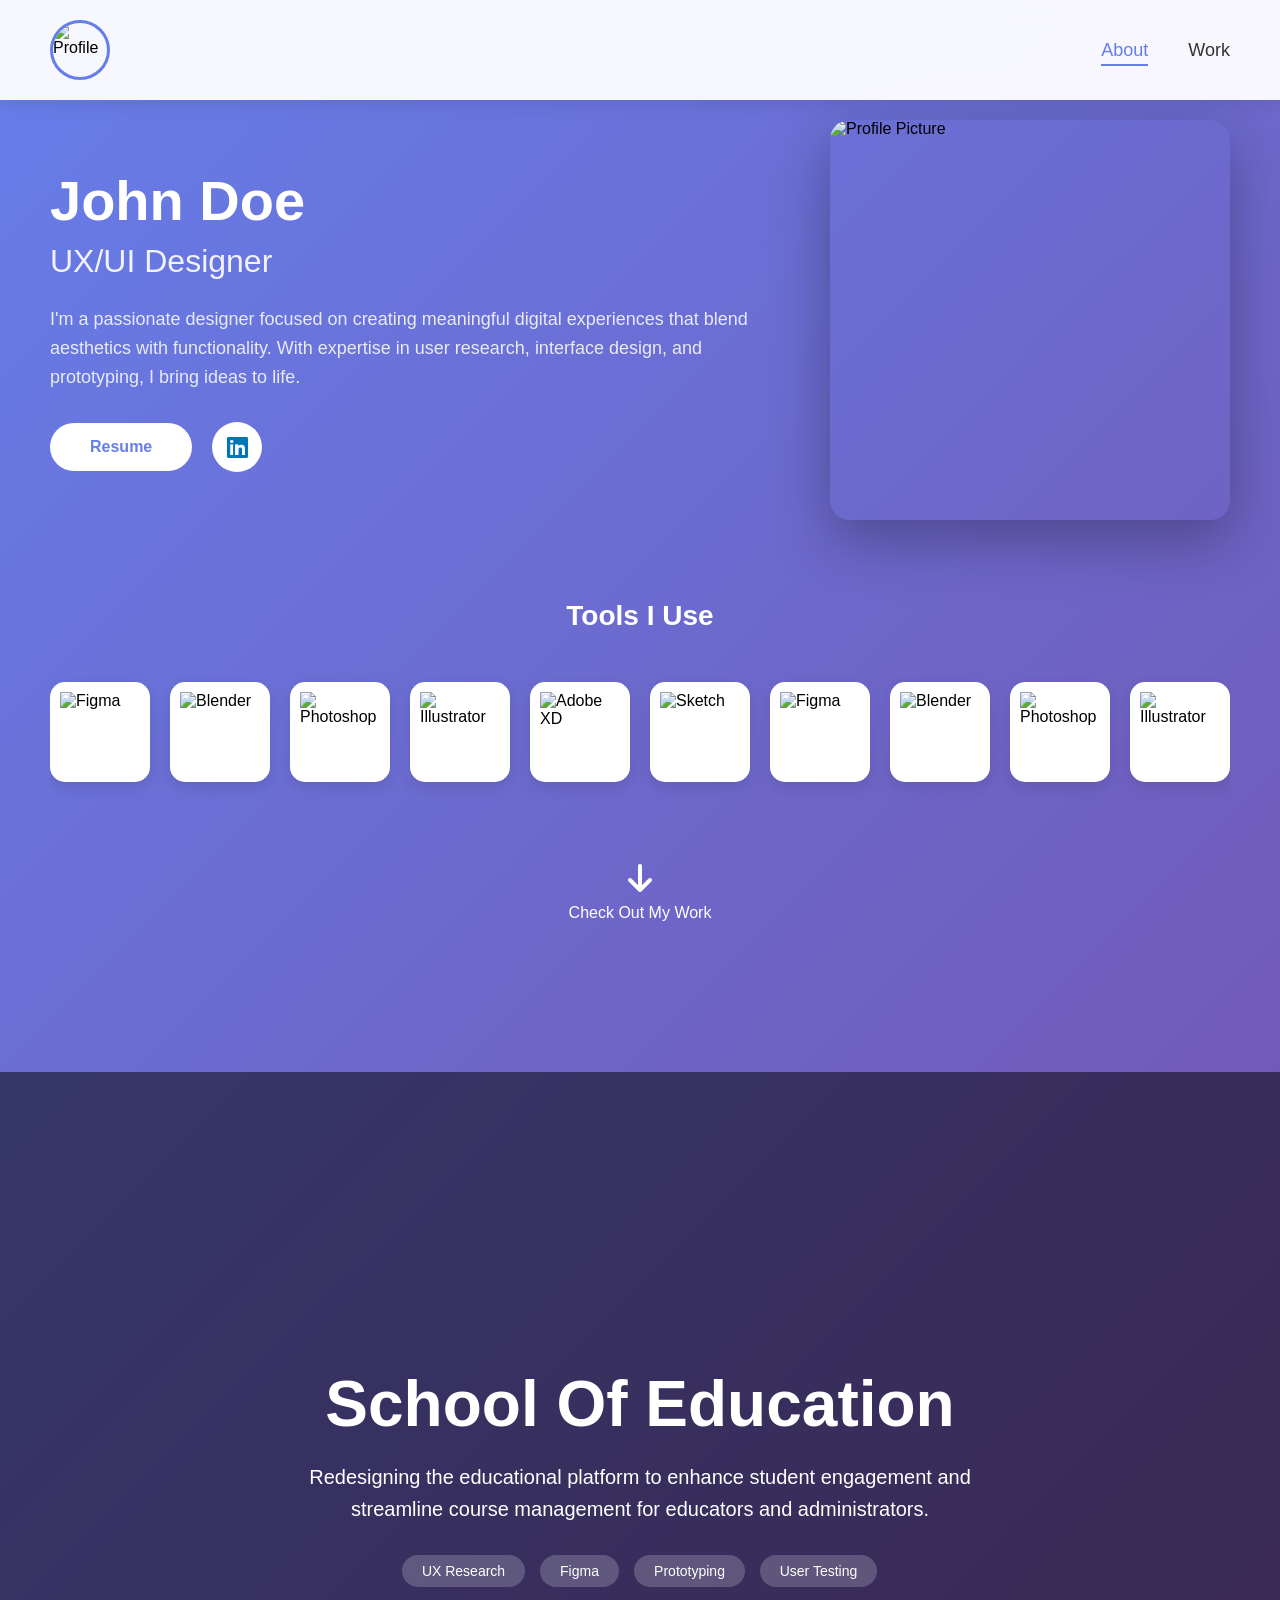
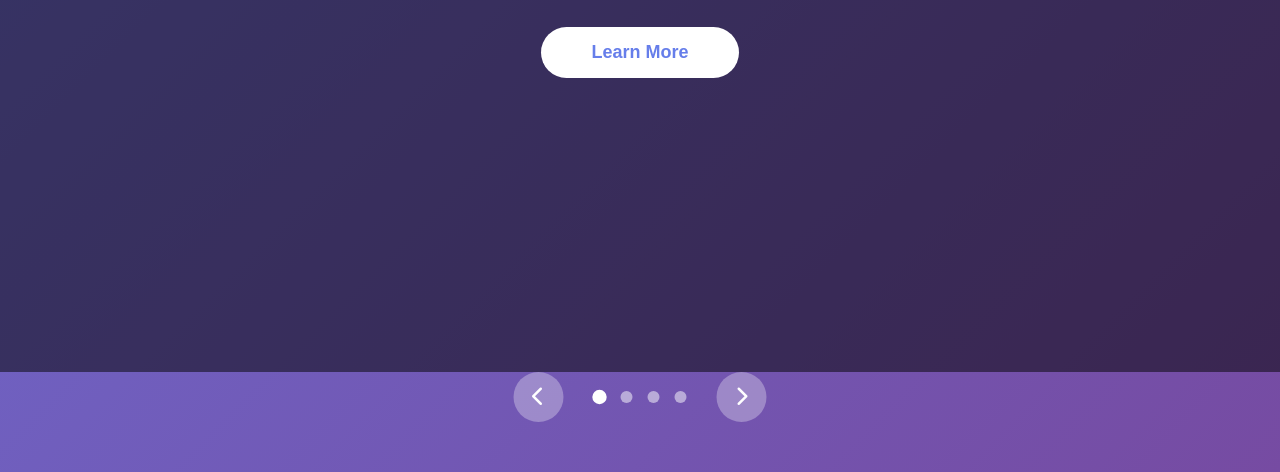
==== index.html @ c78f398d "first commit" ====
<!DOCTYPE html>
<html lang="en">
<head>
    <meta charset="UTF-8">
    <meta name="viewport" content="width=device-width, initial-scale=1.0">
    <title>Portfolio - UX/UI Designer</title>
    <link rel="stylesheet" href="css/style.css">
    <link rel="stylesheet" href="https://cdnjs.cloudflare.com/ajax/libs/font-awesome/6.4.0/css/all.min.css">
</head>
<body>
    <!-- Desktop Navigation -->
    <nav class="desktop-nav">
        <div class="nav-logo">
            <div class="logo-circle">
                <img src="https://via.placeholder.com/60" alt="Profile" id="nav-profile-img">
            </div>
        </div>
        <div class="nav-links">
            <a href="#about" class="nav-link active">About</a>
            <a href="#work" class="nav-link">Work</a>
        </div>
    </nav>

    <!-- Mobile Navigation -->
    <nav class="mobile-nav">
        <a href="#about" class="mobile-nav-link active">
            <i class="fas fa-user"></i>
            <span>About</span>
        </a>
        <a href="#work" class="mobile-nav-link">
            <i class="fas fa-briefcase"></i>
            <span>Work</span>
        </a>
    </nav>

    <!-- Main Content -->
    <main>
        <!-- About Section -->
        <section id="about" class="about-section">
            <div class="about-container">
                <div class="about-content">
                    <h1 class="name">John Doe</h1>
                    <h2 class="job-title">UX/UI Designer</h2>
                    <p class="description">
                        I'm a passionate designer focused on creating meaningful digital experiences 
                        that blend aesthetics with functionality. With expertise in user research, 
                        interface design, and prototyping, I bring ideas to life.
                    </p>
                    <div class="action-buttons">
                        <button class="resume-btn">Resume</button>
                        <a href="https://www.linkedin.com" target="_blank" class="linkedin-icon">
                            <i class="fab fa-linkedin"></i>
                        </a>
                    </div>
                </div>
                <div class="profile-image">
                    <img src="https://via.placeholder.com/400" alt="Profile Picture">
                </div>
            </div>
            
            <!-- Tools Section -->
            <div class="tools-section">
                <h3>Tools I Use</h3>
                <div class="tools-container" id="toolsContainer">
                    <div class="tool-item" draggable="true">
                        <img src="https://via.placeholder.com/80?text=Figma" alt="Figma">
                    </div>
                    <div class="tool-item" draggable="true">
                        <img src="https://via.placeholder.com/80?text=Blender" alt="Blender">
                    </div>
                    <div class="tool-item" draggable="true">
                        <img src="https://via.placeholder.com/80?text=Photoshop" alt="Photoshop">
                    </div>
                    <div class="tool-item" draggable="true">
                        <img src="https://via.placeholder.com/80?text=Illustrator" alt="Illustrator">
                    </div>
                    <div class="tool-item" draggable="true">
                        <img src="https://via.placeholder.com/80?text=XD" alt="Adobe XD">
                    </div>
                    <div class="tool-item" draggable="true">
                        <img src="https://via.placeholder.com/80?text=Sketch" alt="Sketch">
                    </div>
                </div>
            </div>

            <!-- Scroll Down Indicator -->
            <div class="scroll-indicator">
                <i class="fas fa-arrow-down"></i>
                <span>Check Out My Work</span>
            </div>
        </section>

        <!-- Work Section -->
        <section id="work" class="work-section">
            <div class="work-carousel">
                <!-- Project 1: School Of Education -->
                <div class="project-slide active" data-project="school-education">
                    <div class="project-background" style="background-image: url('https://via.placeholder.com/1920x1080?text=School+Of+Education');">
                        <div class="project-overlay"></div>
                    </div>
                    <div class="project-content">
                        <h2 class="project-title">School Of Education</h2>
                        <p class="project-description">
                            Redesigning the educational platform to enhance student engagement and streamline 
                            course management for educators and administrators.
                        </p>
                        <div class="project-tags">
                            <span class="tag">UX Research</span>
                            <span class="tag">Figma</span>
                            <span class="tag">Prototyping</span>
                            <span class="tag">User Testing</span>
                        </div>
                        <button class="learn-more-btn" onclick="navigateToProject('school-education')">Learn More</button>
                    </div>
                </div>

                <!-- Project 2: National Parks -->
                <div class="project-slide" data-project="national-parks">
                    <div class="project-background" style="background-image: url('https://via.placeholder.com/1920x1080?text=National+Parks');">
                        <div class="project-overlay"></div>
                    </div>
                    <div class="project-content">
                        <h2 class="project-title">National Parks</h2>
                        <p class="project-description">
                            Creating an immersive digital experience for park visitors to explore trails, 
                            wildlife, and plan their adventures with interactive maps.
                        </p>
                        <div class="project-tags">
                            <span class="tag">UI Design</span>
                            <span class="tag">Mobile First</span>
                            <span class="tag">Maps Integration</span>
                            <span class="tag">Accessibility</span>
                        </div>
                        <button class="learn-more-btn" onclick="navigateToProject('national-parks')">Learn More</button>
                    </div>
                </div>

                <!-- Project 3: UVU SCULPT -->
                <div class="project-slide" data-project="uvu-sculpt">
                    <div class="project-background" style="background-image: url('https://via.placeholder.com/1920x1080?text=UVU+SCULPT');">
                        <div class="project-overlay"></div>
                    </div>
                    <div class="project-content">
                        <h2 class="project-title">UVU SCULPT</h2>
                        <p class="project-description">
                            Developing a collaborative platform for students to showcase their 3D modeling 
                            work and connect with industry professionals.
                        </p>
                        <div class="project-tags">
                            <span class="tag">Web Design</span>
                            <span class="tag">3D Integration</span>
                            <span class="tag">Portfolio</span>
                            <span class="tag">Community</span>
                        </div>
                        <button class="learn-more-btn" onclick="navigateToProject('uvu-sculpt')">Learn More</button>
                    </div>
                </div>

                <!-- Project 4: Timpanogos Cave -->
                <div class="project-slide" data-project="timpanogos-cave">
                    <div class="project-background" style="background-image: url('https://via.placeholder.com/1920x1080?text=Timpanogos+Cave');">
                        <div class="project-overlay"></div>
                    </div>
                    <div class="project-content">
                        <h2 class="project-title">Timpanogos Cave</h2>
                        <p class="project-description">
                            Designing an educational app that brings the cave experience to life through 
                            AR features and interactive geological information.
                        </p>
                        <div class="project-tags">
                            <span class="tag">AR Design</span>
                            <span class="tag">Education</span>
                            <span class="tag">Mobile App</span>
                            <span class="tag">Interactive</span>
                        </div>
                        <button class="learn-more-btn" onclick="navigateToProject('timpanogos-cave')">Learn More</button>
                    </div>
                </div>
            </div>

            <!-- Carousel Controls -->
            <div class="carousel-controls">
                <button class="carousel-arrow prev" onclick="changeSlide(-1)">
                    <i class="fas fa-chevron-left"></i>
                </button>
                <div class="carousel-dots">
                    <span class="dot active" onclick="goToSlide(0)"></span>
                    <span class="dot" onclick="goToSlide(1)"></span>
                    <span class="dot" onclick="goToSlide(2)"></span>
                    <span class="dot" onclick="goToSlide(3)"></span>
                </div>
                <button class="carousel-arrow next" onclick="changeSlide(1)">
                    <i class="fas fa-chevron-right"></i>
                </button>
            </div>
        </section>
    </main>

    <!-- Project Detail Pages (Hidden by default) -->
    <div id="projectDetails" class="project-details hidden">
        <button class="back-btn" onclick="backToWork()">
            <i class="fas fa-arrow-left"></i> Back to Work
        </button>
        <div id="projectContent"></div>
    </div>

    <script src="js/script.js"></script>
</body>
</html>
---- css/style.css ----
* {
    margin: 0;
    padding: 0;
    box-sizing: border-box;
}

body {
    font-family: 'Segoe UI', Tahoma, Geneva, Verdana, sans-serif;
    overflow-x: hidden;
    background: linear-gradient(135deg, #667eea 0%, #764ba2 100%);
}

/* Desktop Navigation */
.desktop-nav {
    position: fixed;
    top: 0;
    left: 0;
    right: 0;
    display: flex;
    justify-content: space-between;
    align-items: center;
    padding: 20px 50px;
    background: rgba(255, 255, 255, 0.95);
    backdrop-filter: blur(10px);
    z-index: 1000;
    box-shadow: 0 2px 20px rgba(0, 0, 0, 0.1);
}

.nav-logo .logo-circle {
    width: 60px;
    height: 60px;
    border-radius: 50%;
    overflow: hidden;
    border: 3px solid #667eea;
}

.nav-logo .logo-circle img {
    width: 100%;
    height: 100%;
    object-fit: cover;
}

.nav-links {
    display: flex;
    gap: 40px;
}

.nav-link {
    text-decoration: none;
    color: #333;
    font-size: 18px;
    font-weight: 500;
    position: relative;
    transition: color 0.3s;
}

.nav-link:hover,
.nav-link.active {
    color: #667eea;
}

.nav-link::after {
    content: '';
    position: absolute;
    bottom: -5px;
    left: 0;
    width: 0;
    height: 2px;
    background: #667eea;
    transition: width 0.3s;
}

.nav-link.active::after {
    width: 100%;
}

/* Mobile Navigation */
.mobile-nav {
    display: none;
    position: fixed;
    bottom: 0;
    left: 0;
    right: 0;
    background: rgba(255, 255, 255, 0.95);
    backdrop-filter: blur(10px);
    padding: 15px 0;
    justify-content: center;
    gap: 60px;
    z-index: 1000;
    box-shadow: 0 -2px 20px rgba(0, 0, 0, 0.1);
}

.mobile-nav-link {
    display: flex;
    flex-direction: column;
    align-items: center;
    text-decoration: none;
    color: #666;
    transition: color 0.3s;
}

.mobile-nav-link i {
    font-size: 24px;
    margin-bottom: 5px;
}

.mobile-nav-link span {
    font-size: 12px;
    font-weight: 500;
}

.mobile-nav-link.active,
.mobile-nav-link:hover {
    color: #667eea;
}

/* About Section */
.about-section {
    min-height: 100vh;
    padding: 120px 50px 50px;
    position: relative;
}

.about-container {
    display: flex;
    align-items: center;
    justify-content: space-between;
    max-width: 1200px;
    margin: 0 auto;
    gap: 60px;
}

.about-content {
    flex: 1;
    color: white;
}

.name {
    font-size: 56px;
    font-weight: 700;
    margin-bottom: 10px;
    color: white;
}

.job-title {
    font-size: 32px;
    font-weight: 400;
    margin-bottom: 25px;
    color: rgba(255, 255, 255, 0.9);
}

.description {
    font-size: 18px;
    line-height: 1.6;
    margin-bottom: 30px;
    color: rgba(255, 255, 255, 0.85);
}

.action-buttons {
    display: flex;
    align-items: center;
    gap: 20px;
}

.resume-btn {
    padding: 15px 40px;
    background: white;
    color: #667eea;
    border: none;
    border-radius: 30px;
    font-size: 16px;
    font-weight: 600;
    cursor: pointer;
    transition: transform 0.3s, box-shadow 0.3s;
}

.resume-btn:hover {
    transform: translateY(-2px);
    box-shadow: 0 10px 30px rgba(0, 0, 0, 0.2);
}

.linkedin-icon {
    display: flex;
    align-items: center;
    justify-content: center;
    width: 50px;
    height: 50px;
    background: white;
    color: #0077b5;
    border-radius: 50%;
    font-size: 24px;
    text-decoration: none;
    transition: transform 0.3s, box-shadow 0.3s;
}

.linkedin-icon:hover {
    transform: translateY(-2px);
    box-shadow: 0 10px 30px rgba(0, 0, 0, 0.2);
}

.profile-image {
    width: 400px;
    height: 400px;
    border-radius: 20px;
    overflow: hidden;
    box-shadow: 0 20px 60px rgba(0, 0, 0, 0.3);
}

.profile-image img {
    width: 100%;
    height: 100%;
    object-fit: cover;
}

/* Tools Section */
.tools-section {
    max-width: 1200px;
    margin: 80px auto 0;
}

.tools-section h3 {
    font-size: 28px;
    color: white;
    margin-bottom: 30px;
    text-align: center;
}

.tools-container {
    display: flex;
    gap: 20px;
    overflow-x: auto;
    padding: 20px 0;
    animation: scroll 20s linear infinite;
}

.tools-container:hover {
    animation-play-state: paused;
}

@keyframes scroll {
    0% {
        transform: translateX(0);
    }
    100% {
        transform: translateX(-50%);
    }
}

.tool-item {
    min-width: 100px;
    height: 100px;
    background: white;
    border-radius: 15px;
    display: flex;
    align-items: center;
    justify-content: center;
    cursor: grab;
    transition: transform 0.3s;
    box-shadow: 0 5px 15px rgba(0, 0, 0, 0.1);
}

.tool-item:active {
    cursor: grabbing;
}

.tool-item:hover {
    transform: scale(1.05);
}

.tool-item img {
    width: 80px;
    height: 80px;
    object-fit: contain;
}

/* Scroll Indicator */
.scroll-indicator {
    display: flex;
    flex-direction: column;
    align-items: center;
    margin-top: 60px;
    color: white;
    cursor: pointer;
    animation: bounce 2s infinite;
}

.scroll-indicator i {
    font-size: 32px;
    margin-bottom: 10px;
}

.scroll-indicator span {
    font-size: 16px;
}

@keyframes bounce {
    0%, 20%, 50%, 80%, 100% {
        transform: translateY(0);
    }
    40% {
        transform: translateY(-10px);
    }
    60% {
        transform: translateY(-5px);
    }
}

/* Work Section */
.work-section {
    min-height: 100vh;
    padding: 100px 0;
    position: relative;
}

.work-carousel {
    position: relative;
    width: 100%;
    height: 100vh;
}

.project-slide {
    position: absolute;
    top: 0;
    left: 0;
    width: 100%;
    height: 100%;
    opacity: 0;
    transition: opacity 1s ease-in-out;
    display: flex;
    align-items: center;
    justify-content: center;
}

.project-slide.active {
    opacity: 1;
}

.project-background {
    position: absolute;
    top: 0;
    left: 0;
    width: 100%;
    height: 100%;
    background-size: cover;
    background-position: center;
}

.project-overlay {
    position: absolute;
    top: 0;
    left: 0;
    width: 100%;
    height: 100%;
    background: rgba(0, 0, 0, 0.5);
}

.project-content {
    position: relative;
    z-index: 10;
    text-align: center;
    color: white;
    max-width: 800px;
    padding: 40px;
}

.project-title {
    font-size: 64px;
    font-weight: 700;
    margin-bottom: 20px;
}

.project-description {
    font-size: 20px;
    line-height: 1.6;
    margin-bottom: 30px;
}

.project-tags {
    display: flex;
    flex-wrap: wrap;
    gap: 15px;
    justify-content: center;
    margin-bottom: 40px;
}

.tag {
    padding: 8px 20px;
    background: rgba(255, 255, 255, 0.2);
    backdrop-filter: blur(10px);
    border-radius: 20px;
    font-size: 14px;
    font-weight: 500;
}

.learn-more-btn {
    padding: 15px 50px;
    background: white;
    color: #667eea;
    border: none;
    border-radius: 30px;
    font-size: 18px;
    font-weight: 600;
    cursor: pointer;
    transition: transform 0.3s, box-shadow 0.3s;
}

.learn-more-btn:hover {
    transform: translateY(-2px);
    box-shadow: 0 10px 30px rgba(255, 255, 255, 0.3);
}

/* Carousel Controls */
.carousel-controls {
    position: absolute;
    bottom: 50px;
    left: 50%;
    transform: translateX(-50%);
    display: flex;
    align-items: center;
    gap: 30px;
    z-index: 100;
}

.carousel-arrow {
    background: rgba(255, 255, 255, 0.3);
    border: none;
    color: white;
    width: 50px;
    height: 50px;
    border-radius: 50%;
    cursor: pointer;
    font-size: 20px;
    transition: background 0.3s;
}

.carousel-arrow:hover {
    background: rgba(255, 255, 255, 0.5);
}

.carousel-dots {
    display: flex;
    gap: 15px;
}

.dot {
    width: 12px;
    height: 12px;
    border-radius: 50%;
    background: rgba(255, 255, 255, 0.5);
    cursor: pointer;
    transition: background 0.3s, transform 0.3s;
}

.dot.active,
.dot:hover {
    background: white;
    transform: scale(1.2);
}

/* Project Details */
.project-details {
    position: fixed;
    top: 0;
    left: 0;
    width: 100%;
    height: 100%;
    background: white;
    z-index: 2000;
    overflow-y: auto;
    padding: 100px 50px;
}

.project-details.hidden {
    display: none;
}

.back-btn {
    position: fixed;
    top: 30px;
    left: 50px;
    background: #667eea;
    color: white;
    border: none;
    padding: 12px 25px;
    border-radius: 25px;
    cursor: pointer;
    font-size: 16px;
    display: flex;
    align-items: center;
    gap: 10px;
    transition: transform 0.3s;
    z-index: 2001;
}

.back-btn:hover {
    transform: translateX(-5px);
}

.project-detail-header {
    text-align: center;
    margin-bottom: 60px;
}

.project-detail-title {
    font-size: 56px;
    color: #333;
    margin-bottom: 40px;
}

.project-detail-hero {
    width: 100%;
    max-height: 500px;
    border-radius: 20px;
    overflow: hidden;
    box-shadow: 0 20px 60px rgba(0, 0, 0, 0.2);
    margin-bottom: 60px;
}

.project-detail-hero img {
    width: 100%;
    height: 100%;
    object-fit: cover;
}

.project-detail-section {
    max-width: 1200px;
    margin: 0 auto 80px;
}

.section-title {
    font-size: 36px;
    color: #667eea;
    margin-bottom: 20px;
}

.section-content {
    display: flex;
    gap: 40px;
    align-items: start;
}

.section-text {
    flex: 1;
    font-size: 18px;
    line-height: 1.8;
    color: #555;
}

.section-image {
    flex: 1;
    border-radius: 15px;
    overflow: hidden;
    box-shadow: 0 10px 30px rgba(0, 0, 0, 0.1);
}

.section-image img {
    width: 100%;
    height: auto;
}

/* Mobile Responsive */
@media (max-width: 768px) {
    .desktop-nav {
        display: none;
    }

    .mobile-nav {
        display: flex;
    }

    .about-section {
        padding: 50px 20px 100px;
    }

    .about-container {
        flex-direction: column-reverse;
        gap: 40px;
    }

    .profile-image {
        width: 280px;
        height: 280px;
    }

    .name {
        font-size: 36px;
    }

    .job-title {
        font-size: 24px;
    }

    .description {
        font-size: 16px;
    }

    .tools-section {
        margin-top: 40px;
    }

    .tool-item {
        min-width: 70px;
        height: 70px;
    }

    .tool-item img {
        width: 50px;
        height: 50px;
    }

    .project-title {
        font-size: 36px;
    }

    .project-description {
        font-size: 16px;
    }

    .project-content {
        padding: 20px;
    }

    .carousel-controls {
        bottom: 30px;
    }

    .project-details {
        padding: 80px 20px;
    }

    .back-btn {
        left: 20px;
        top: 20px;
    }

    .project-detail-title {
        font-size: 32px;
    }

    .section-content {
        flex-direction: column;
    }

    .section-title {
        font-size: 28px;
    }
}
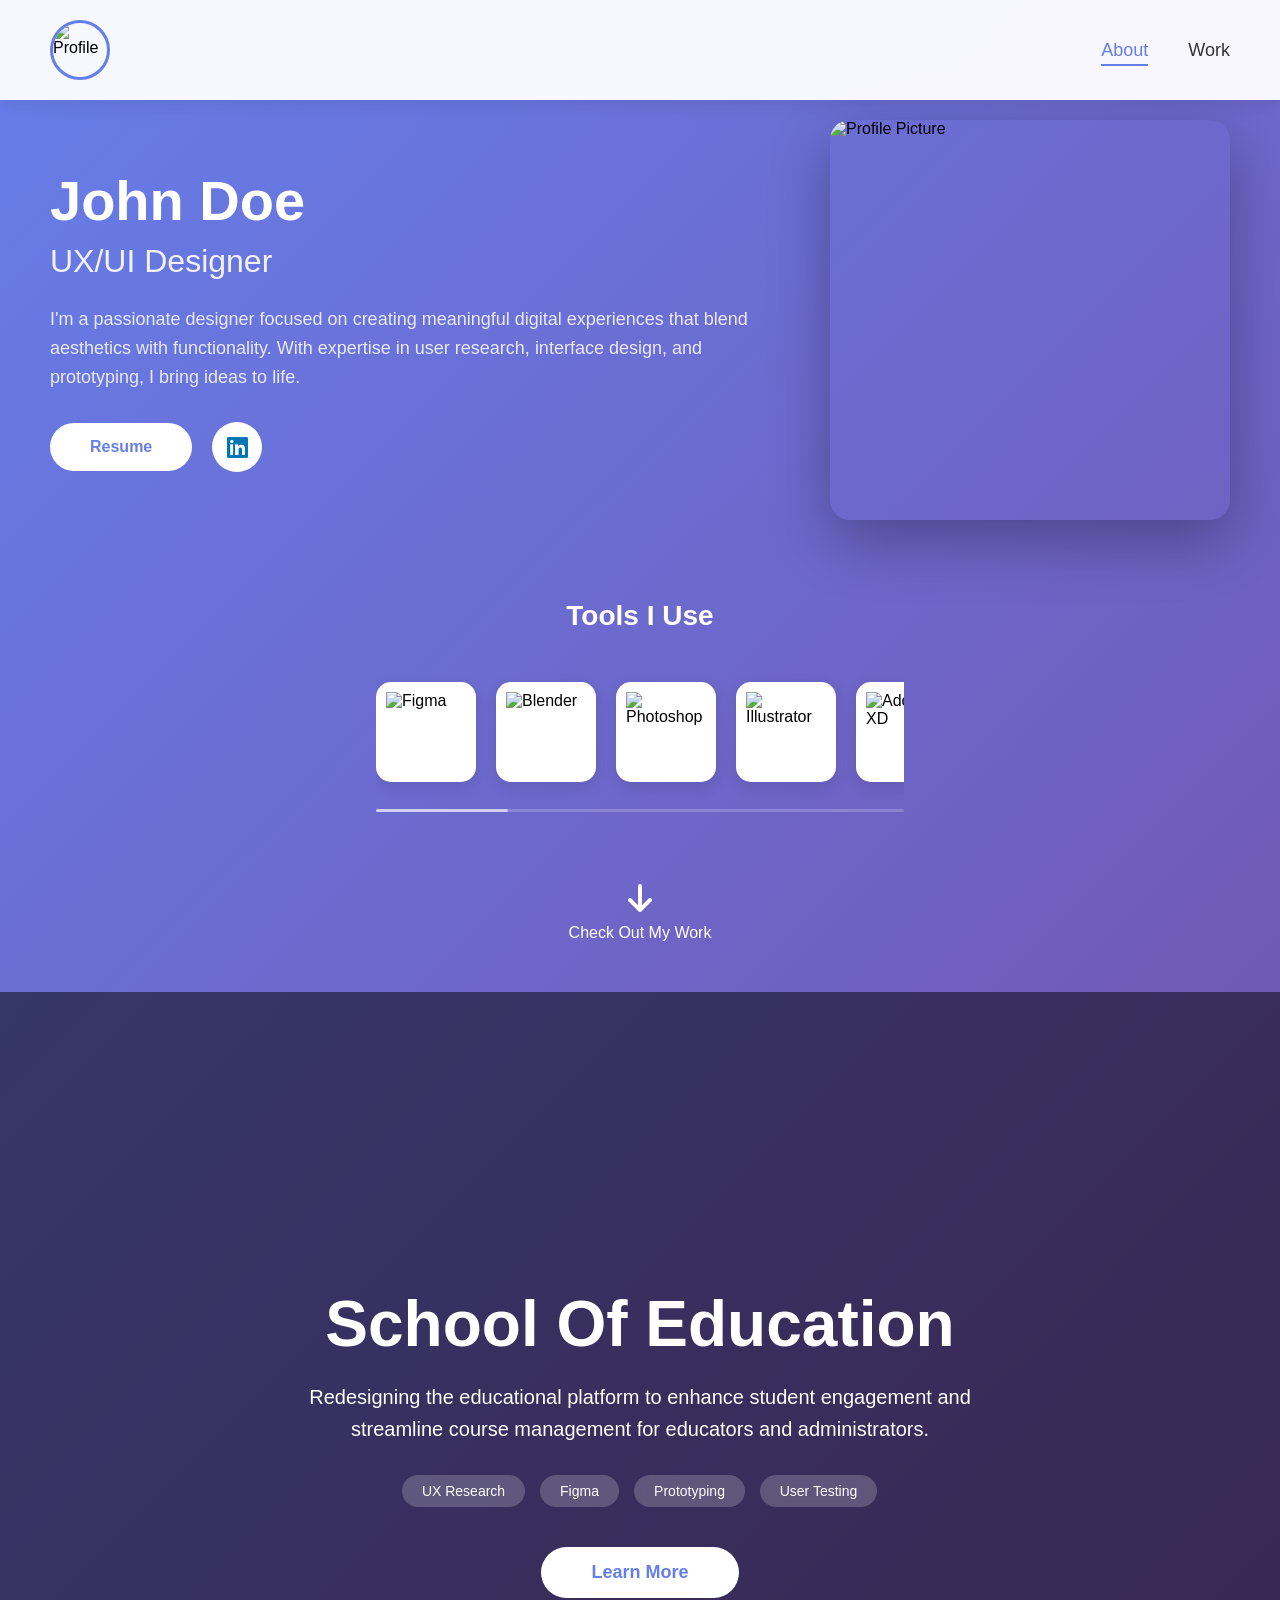
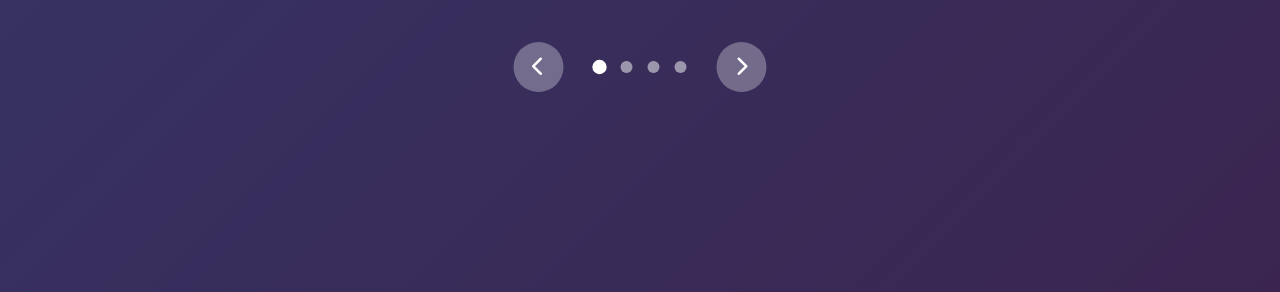
==== commit 3d988471: "Fixed some bugs with the mobile and some adjustment of the the navs, and removed the footer" ====
--- a/index.html
+++ b/index.html
@@ -61,25 +61,29 @@
             <!-- Tools Section -->
             <div class="tools-section">
                 <h3>Tools I Use</h3>
-                <div class="tools-container" id="toolsContainer">
-                    <div class="tool-item" draggable="true">
-                        <img src="https://via.placeholder.com/80?text=Figma" alt="Figma">
-                    </div>
-                    <div class="tool-item" draggable="true">
-                        <img src="https://via.placeholder.com/80?text=Blender" alt="Blender">
-                    </div>
-                    <div class="tool-item" draggable="true">
-                        <img src="https://via.placeholder.com/80?text=Photoshop" alt="Photoshop">
-                    </div>
-                    <div class="tool-item" draggable="true">
-                        <img src="https://via.placeholder.com/80?text=Illustrator" alt="Illustrator">
-                    </div>
-                    <div class="tool-item" draggable="true">
-                        <img src="https://via.placeholder.com/80?text=XD" alt="Adobe XD">
-                    </div>
-                    <div class="tool-item" draggable="true">
-                        <img src="https://via.placeholder.com/80?text=Sketch" alt="Sketch">
-                    </div>
+                <div class="tools-wrapper">
+                    <div class="tools-container" id="toolsContainer">
+                        <div class="tool-item" draggable="true">
+                            <img src="https://via.placeholder.com/80?text=Figma" alt="Figma">
+                        </div>
+                        <div class="tool-item" draggable="true">
+                            <img src="https://via.placeholder.com/80?text=Blender" alt="Blender">
+                        </div>
+                        <div class="tool-item" draggable="true">
+                            <img src="https://via.placeholder.com/80?text=Photoshop" alt="Photoshop">
+                        </div>
+                        <div class="tool-item" draggable="true">
+                            <img src="https://via.placeholder.com/80?text=Illustrator" alt="Illustrator">
+                        </div>
+                        <div class="tool-item" draggable="true">
+                            <img src="https://via.placeholder.com/80?text=XD" alt="Adobe XD">
+                        </div>
+                        <div class="tool-item" draggable="true">
+                            <img src="https://via.placeholder.com/80?text=Sketch" alt="Sketch">
+                        </div>
+                    </div>
+                    <div class="scroll-bar-track"></div>
+                    <div class="scroll-bar-indicator"></div>
                 </div>
             </div>
 
--- a/css/style.css
+++ b/css/style.css
@@ -119,6 +119,9 @@
     min-height: 100vh;
     padding: 120px 50px 50px;
     position: relative;
+    display: flex;
+    flex-direction: column;
+    justify-content: center;
 }
 
 .about-container {
@@ -214,8 +217,10 @@
 
 /* Tools Section */
 .tools-section {
-    max-width: 1200px;
+    max-width: 700px;
     margin: 80px auto 0;
+    position: relative;
+    padding: 0 20px;
 }
 
 .tools-section h3 {
@@ -223,18 +228,67 @@
     color: white;
     margin-bottom: 30px;
     text-align: center;
+    width: 100%;
+}
+
+.tools-wrapper {
+    overflow: hidden;
+    position: relative;
+    padding: 0 10%;
 }
 
 .tools-container {
     display: flex;
     gap: 20px;
     overflow-x: auto;
-    padding: 20px 0;
-    animation: scroll 20s linear infinite;
-}
-
-.tools-container:hover {
-    animation-play-state: paused;
+    padding: 20px 0 40px 0;
+    animation: scroll 40s linear infinite;
+    scrollbar-width: none;
+    -ms-overflow-style: none;
+    cursor: grab;
+    position: relative;
+}
+
+.tools-container::-webkit-scrollbar {
+    display: none;
+}
+
+.tools-container:active {
+    cursor: grabbing;
+}
+
+.scroll-bar-track {
+    position: absolute;
+    bottom: 10px;
+    left: 10%;
+    width: 80%;
+    height: 3px;
+    background: rgba(255, 255, 255, 0.2);
+    border-radius: 10px;
+    pointer-events: none;
+}
+
+.scroll-bar-indicator {
+    position: absolute;
+    bottom: 10px;
+    left: 10%;
+    width: 20%;
+    height: 3px;
+    background: rgba(255, 255, 255, 0.6);
+    border-radius: 10px;
+    animation: scrollIndicator 40s linear infinite;
+    z-index: 1;
+    pointer-events: none;
+    transition: transform 0.1s linear;
+}
+
+@keyframes scrollIndicator {
+    0% {
+        transform: translateX(0);
+    }
+    100% {
+        transform: translateX(300%);
+    }
 }
 
 @keyframes scroll {
@@ -254,13 +308,9 @@
     display: flex;
     align-items: center;
     justify-content: center;
-    cursor: grab;
     transition: transform 0.3s;
     box-shadow: 0 5px 15px rgba(0, 0, 0, 0.1);
-}
-
-.tool-item:active {
-    cursor: grabbing;
+    flex-shrink: 0;
 }
 
 .tool-item:hover {
@@ -308,7 +358,7 @@
 /* Work Section */
 .work-section {
     min-height: 100vh;
-    padding: 100px 0;
+    padding: 0;
     position: relative;
 }
 
@@ -412,7 +462,7 @@
 /* Carousel Controls */
 .carousel-controls {
     position: absolute;
-    bottom: 50px;
+    bottom: 200px;
     left: 50%;
     transform: translateX(-50%);
     display: flex;
@@ -621,7 +671,7 @@
     }
 
     .carousel-controls {
-        bottom: 30px;
+        bottom: 100px;
     }
 
     .project-details {
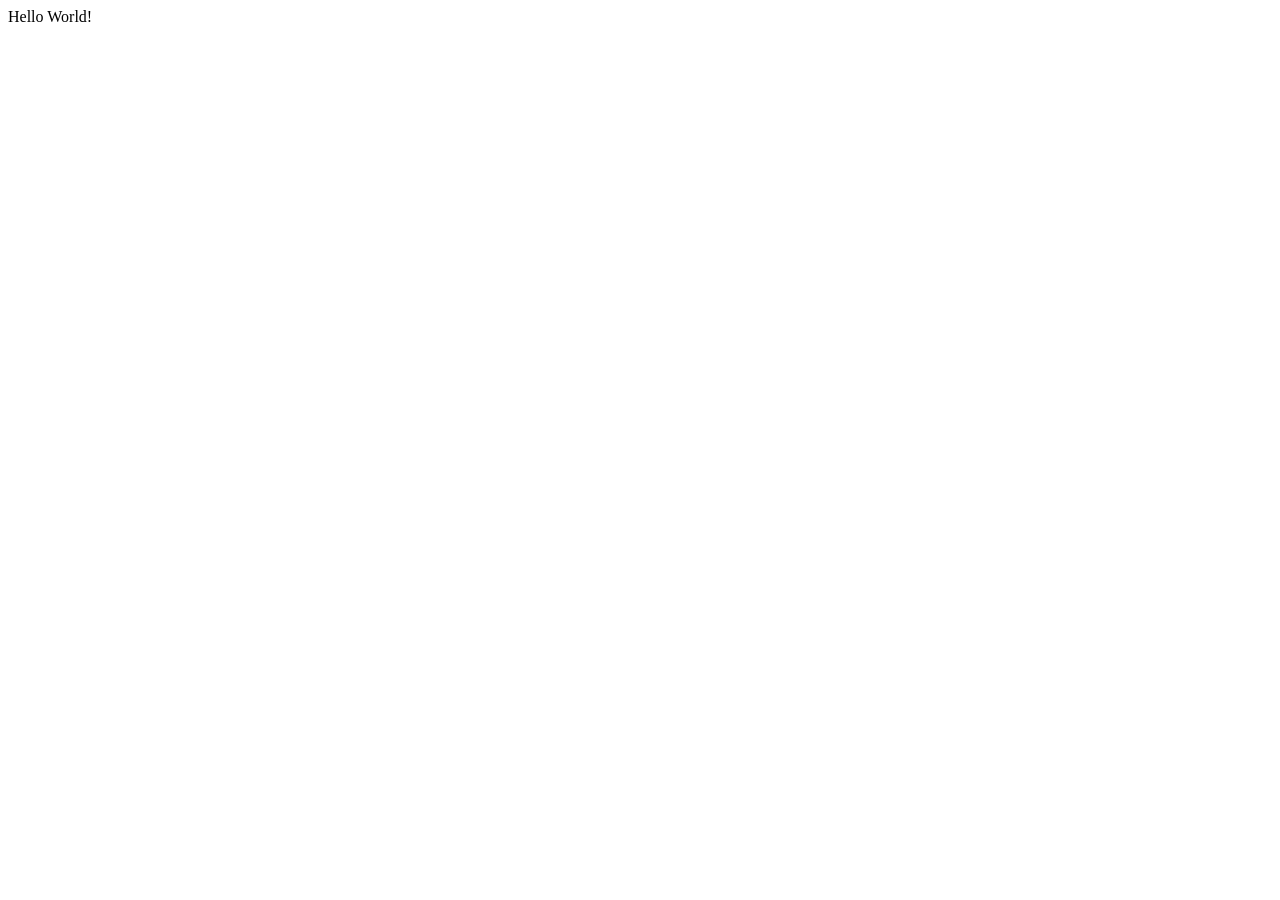
==== commit b3921cde: "Start" ====
--- a/index.html
+++ b/index.html
@@ -3,211 +3,11 @@
 <head>
     <meta charset="UTF-8">
     <meta name="viewport" content="width=device-width, initial-scale=1.0">
-    <title>Portfolio - UX/UI Designer</title>
-    <link rel="stylesheet" href="css/style.css">
-    <link rel="stylesheet" href="https://cdnjs.cloudflare.com/ajax/libs/font-awesome/6.4.0/css/all.min.css">
+    <title>Document</title>
+    <link rel="stylesheet" href="style.css">
+
 </head>
 <body>
-    <!-- Desktop Navigation -->
-    <nav class="desktop-nav">
-        <div class="nav-logo">
-            <div class="logo-circle">
-                <img src="https://via.placeholder.com/60" alt="Profile" id="nav-profile-img">
-            </div>
-        </div>
-        <div class="nav-links">
-            <a href="#about" class="nav-link active">About</a>
-            <a href="#work" class="nav-link">Work</a>
-        </div>
-    </nav>
-
-    <!-- Mobile Navigation -->
-    <nav class="mobile-nav">
-        <a href="#about" class="mobile-nav-link active">
-            <i class="fas fa-user"></i>
-            <span>About</span>
-        </a>
-        <a href="#work" class="mobile-nav-link">
-            <i class="fas fa-briefcase"></i>
-            <span>Work</span>
-        </a>
-    </nav>
-
-    <!-- Main Content -->
-    <main>
-        <!-- About Section -->
-        <section id="about" class="about-section">
-            <div class="about-container">
-                <div class="about-content">
-                    <h1 class="name">John Doe</h1>
-                    <h2 class="job-title">UX/UI Designer</h2>
-                    <p class="description">
-                        I'm a passionate designer focused on creating meaningful digital experiences 
-                        that blend aesthetics with functionality. With expertise in user research, 
-                        interface design, and prototyping, I bring ideas to life.
-                    </p>
-                    <div class="action-buttons">
-                        <button class="resume-btn">Resume</button>
-                        <a href="https://www.linkedin.com" target="_blank" class="linkedin-icon">
-                            <i class="fab fa-linkedin"></i>
-                        </a>
-                    </div>
-                </div>
-                <div class="profile-image">
-                    <img src="https://via.placeholder.com/400" alt="Profile Picture">
-                </div>
-            </div>
-            
-            <!-- Tools Section -->
-            <div class="tools-section">
-                <h3>Tools I Use</h3>
-                <div class="tools-wrapper">
-                    <div class="tools-container" id="toolsContainer">
-                        <div class="tool-item" draggable="true">
-                            <img src="https://via.placeholder.com/80?text=Figma" alt="Figma">
-                        </div>
-                        <div class="tool-item" draggable="true">
-                            <img src="https://via.placeholder.com/80?text=Blender" alt="Blender">
-                        </div>
-                        <div class="tool-item" draggable="true">
-                            <img src="https://via.placeholder.com/80?text=Photoshop" alt="Photoshop">
-                        </div>
-                        <div class="tool-item" draggable="true">
-                            <img src="https://via.placeholder.com/80?text=Illustrator" alt="Illustrator">
-                        </div>
-                        <div class="tool-item" draggable="true">
-                            <img src="https://via.placeholder.com/80?text=XD" alt="Adobe XD">
-                        </div>
-                        <div class="tool-item" draggable="true">
-                            <img src="https://via.placeholder.com/80?text=Sketch" alt="Sketch">
-                        </div>
-                    </div>
-                    <div class="scroll-bar-track"></div>
-                    <div class="scroll-bar-indicator"></div>
-                </div>
-            </div>
-
-            <!-- Scroll Down Indicator -->
-            <div class="scroll-indicator">
-                <i class="fas fa-arrow-down"></i>
-                <span>Check Out My Work</span>
-            </div>
-        </section>
-
-        <!-- Work Section -->
-        <section id="work" class="work-section">
-            <div class="work-carousel">
-                <!-- Project 1: School Of Education -->
-                <div class="project-slide active" data-project="school-education">
-                    <div class="project-background" style="background-image: url('https://via.placeholder.com/1920x1080?text=School+Of+Education');">
-                        <div class="project-overlay"></div>
-                    </div>
-                    <div class="project-content">
-                        <h2 class="project-title">School Of Education</h2>
-                        <p class="project-description">
-                            Redesigning the educational platform to enhance student engagement and streamline 
-                            course management for educators and administrators.
-                        </p>
-                        <div class="project-tags">
-                            <span class="tag">UX Research</span>
-                            <span class="tag">Figma</span>
-                            <span class="tag">Prototyping</span>
-                            <span class="tag">User Testing</span>
-                        </div>
-                        <button class="learn-more-btn" onclick="navigateToProject('school-education')">Learn More</button>
-                    </div>
-                </div>
-
-                <!-- Project 2: National Parks -->
-                <div class="project-slide" data-project="national-parks">
-                    <div class="project-background" style="background-image: url('https://via.placeholder.com/1920x1080?text=National+Parks');">
-                        <div class="project-overlay"></div>
-                    </div>
-                    <div class="project-content">
-                        <h2 class="project-title">National Parks</h2>
-                        <p class="project-description">
-                            Creating an immersive digital experience for park visitors to explore trails, 
-                            wildlife, and plan their adventures with interactive maps.
-                        </p>
-                        <div class="project-tags">
-                            <span class="tag">UI Design</span>
-                            <span class="tag">Mobile First</span>
-                            <span class="tag">Maps Integration</span>
-                            <span class="tag">Accessibility</span>
-                        </div>
-                        <button class="learn-more-btn" onclick="navigateToProject('national-parks')">Learn More</button>
-                    </div>
-                </div>
-
-                <!-- Project 3: UVU SCULPT -->
-                <div class="project-slide" data-project="uvu-sculpt">
-                    <div class="project-background" style="background-image: url('https://via.placeholder.com/1920x1080?text=UVU+SCULPT');">
-                        <div class="project-overlay"></div>
-                    </div>
-                    <div class="project-content">
-                        <h2 class="project-title">UVU SCULPT</h2>
-                        <p class="project-description">
-                            Developing a collaborative platform for students to showcase their 3D modeling 
-                            work and connect with industry professionals.
-                        </p>
-                        <div class="project-tags">
-                            <span class="tag">Web Design</span>
-                            <span class="tag">3D Integration</span>
-                            <span class="tag">Portfolio</span>
-                            <span class="tag">Community</span>
-                        </div>
-                        <button class="learn-more-btn" onclick="navigateToProject('uvu-sculpt')">Learn More</button>
-                    </div>
-                </div>
-
-                <!-- Project 4: Timpanogos Cave -->
-                <div class="project-slide" data-project="timpanogos-cave">
-                    <div class="project-background" style="background-image: url('https://via.placeholder.com/1920x1080?text=Timpanogos+Cave');">
-                        <div class="project-overlay"></div>
-                    </div>
-                    <div class="project-content">
-                        <h2 class="project-title">Timpanogos Cave</h2>
-                        <p class="project-description">
-                            Designing an educational app that brings the cave experience to life through 
-                            AR features and interactive geological information.
-                        </p>
-                        <div class="project-tags">
-                            <span class="tag">AR Design</span>
-                            <span class="tag">Education</span>
-                            <span class="tag">Mobile App</span>
-                            <span class="tag">Interactive</span>
-                        </div>
-                        <button class="learn-more-btn" onclick="navigateToProject('timpanogos-cave')">Learn More</button>
-                    </div>
-                </div>
-            </div>
-
-            <!-- Carousel Controls -->
-            <div class="carousel-controls">
-                <button class="carousel-arrow prev" onclick="changeSlide(-1)">
-                    <i class="fas fa-chevron-left"></i>
-                </button>
-                <div class="carousel-dots">
-                    <span class="dot active" onclick="goToSlide(0)"></span>
-                    <span class="dot" onclick="goToSlide(1)"></span>
-                    <span class="dot" onclick="goToSlide(2)"></span>
-                    <span class="dot" onclick="goToSlide(3)"></span>
-                </div>
-                <button class="carousel-arrow next" onclick="changeSlide(1)">
-                    <i class="fas fa-chevron-right"></i>
-                </button>
-            </div>
-        </section>
-    </main>
-
-    <!-- Project Detail Pages (Hidden by default) -->
-    <div id="projectDetails" class="project-details hidden">
-        <button class="back-btn" onclick="backToWork()">
-            <i class="fas fa-arrow-left"></i> Back to Work
-        </button>
-        <div id="projectContent"></div>
-    </div>
-
-    <script src="js/script.js"></script>
+    Hello World!
 </body>
-</html>+</html>
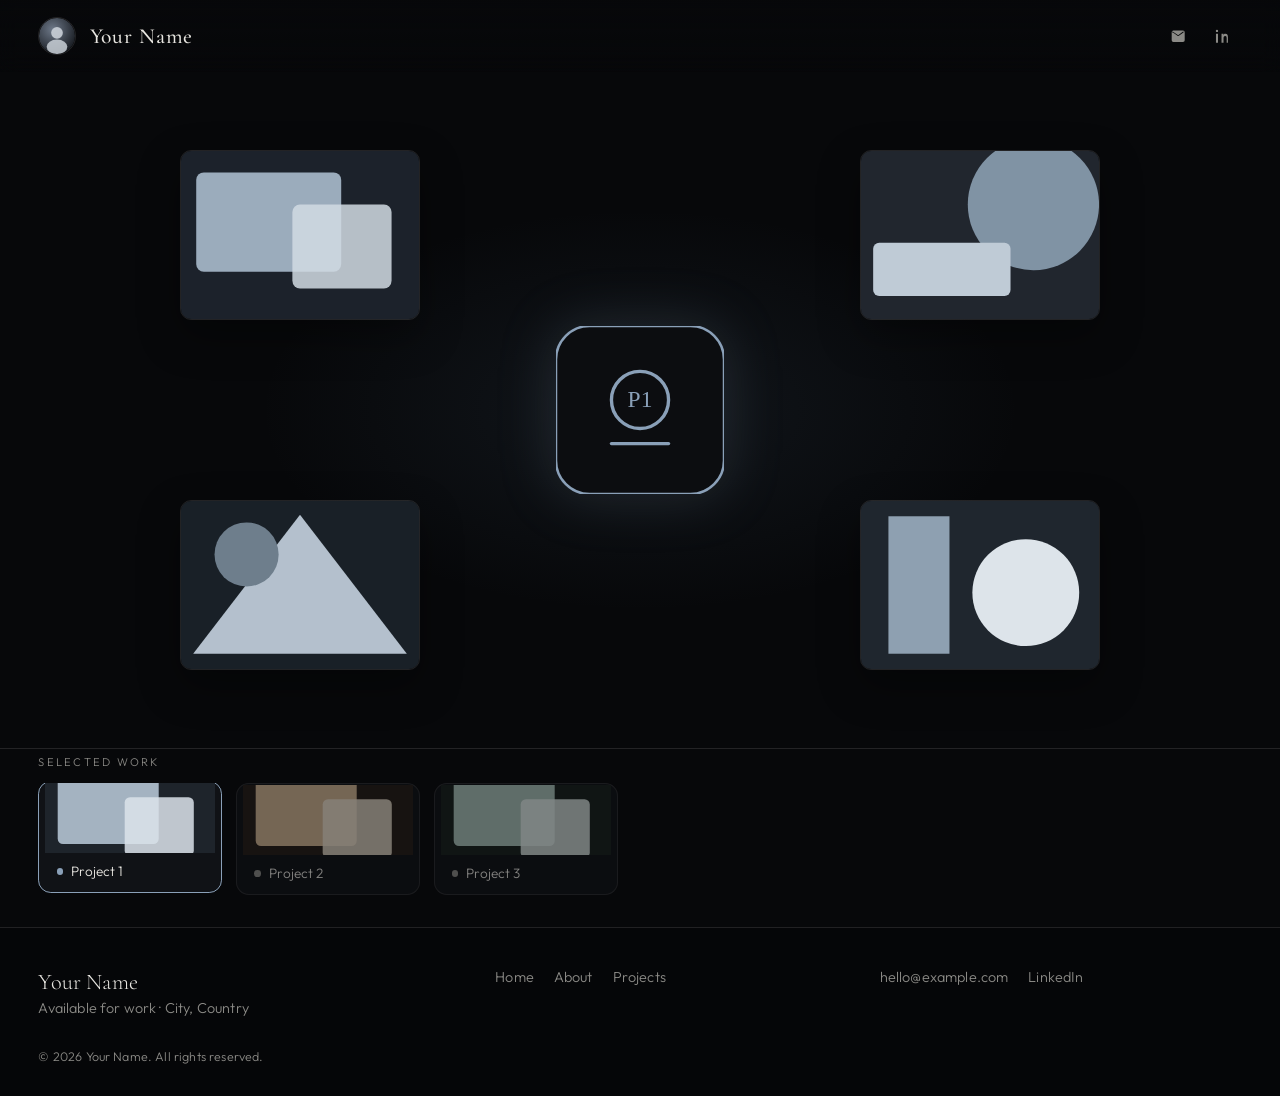
==== commit 78bbbaca: "Prompted Using Cursor" ====
--- a/index.html
+++ b/index.html
@@ -3,11 +3,111 @@
 <head>
     <meta charset="UTF-8">
     <meta name="viewport" content="width=device-width, initial-scale=1.0">
-    <title>Document</title>
+    <title>Your Name — Portfolio</title>
+    <link rel="preconnect" href="https://fonts.googleapis.com">
+    <link rel="preconnect" href="https://fonts.gstatic.com" crossorigin>
+    <link href="https://fonts.googleapis.com/css2?family=Cormorant+Garamond:ital,wght@0,500;0,600;1,500&family=Outfit:wght@300;400;500&display=swap" rel="stylesheet">
     <link rel="stylesheet" href="style.css">
-
 </head>
 <body>
-    Hello World!
+    <header class="site-header">
+        <div class="identity">
+            <a class="avatar-link" href="about.html" aria-label="About Your Name">
+                <img class="avatar" src="assets/avatar.svg" alt="">
+            </a>
+            <div class="name-wrap">
+                <a class="name" href="about.html" id="name-link">Your Name</a>
+                <div class="about-preview" id="about-preview" role="tooltip">
+                    <p class="about-preview__role">Designer &amp; developer</p>
+                    <p class="about-preview__bio">A short placeholder bio about the work, process, and the kind of projects you take on.</p>
+                    <span class="about-preview__cta">View about →</span>
+                </div>
+            </div>
+        </div>
+
+        <div class="header-actions">
+            <a class="icon-link" href="mailto:hello@example.com" aria-label="Email">
+                <svg viewBox="0 0 24 24" aria-hidden="true">
+                    <path d="M3.5 6.75A2.25 2.25 0 0 1 5.75 4.5h12.5A2.25 2.25 0 0 1 20.5 6.75v10.5A2.25 2.25 0 0 1 18.25 19.5H5.75A2.25 2.25 0 0 1 3.5 17.25V6.75Zm1.7.55 6.4 4.48a.75.75 0 0 0 .8 0l6.4-4.48a.75.75 0 0 0-.8-1.26L12 10.7 5.2 6.04a.75.75 0 1 0-.8 1.26Z"/>
+                </svg>
+            </a>
+            <a class="icon-link" href="https://www.linkedin.com/" target="_blank" rel="noopener noreferrer" aria-label="LinkedIn">
+                <svg viewBox="0 0 24 24" aria-hidden="true">
+                    <path d="M6.54 8.75H3.86V20.5h2.68V8.75ZM5.2 3.5A1.56 1.56 0 1 0 5.2 6.62 1.56 1.56 0 0 0 5.2 3.5ZM20.5 20.5h-2.67v-5.7c0-1.36-.03-3.1-1.89-3.1-1.9 0-2.19 1.48-2.19 3v5.8H11.1V8.75h2.56v1.6h.04c.36-.68 1.23-1.4 2.53-1.4 2.7 0 3.27 1.78 3.27 4.1V20.5Z"/>
+                </svg>
+            </a>
+        </div>
+    </header>
+
+    <main>
+        <section class="hero" aria-label="Featured project">
+            <div class="hero__vignette" aria-hidden="true"></div>
+            <div class="stage">
+                <figure class="stage__shot stage__shot--tl float-a">
+                    <img data-slot="0" alt="">
+                </figure>
+                <figure class="stage__shot stage__shot--tr float-b">
+                    <img data-slot="1" alt="">
+                </figure>
+                <figure class="stage__shot stage__shot--bl float-c">
+                    <img data-slot="2" alt="">
+                </figure>
+                <figure class="stage__shot stage__shot--br float-d">
+                    <img data-slot="3" alt="">
+                </figure>
+                <div class="stage__logo">
+                    <img id="project-logo" src="assets/logos/project-1.svg" alt="Project 1">
+                </div>
+            </div>
+        </section>
+
+        <section class="project-strip" id="projects" aria-label="Projects">
+            <p class="project-strip__label">Selected work</p>
+            <div class="project-strip__track" role="tablist" aria-label="Choose a project">
+                <button class="project-btn is-active" type="button" role="tab" aria-selected="true" data-project="0">
+                    <img src="assets/projects/p1-0.svg" alt="">
+                    <span class="project-btn__meta">
+                        <span class="dot" aria-hidden="true"></span>
+                        <span class="project-btn__title">Project 1</span>
+                    </span>
+                </button>
+                <button class="project-btn" type="button" role="tab" aria-selected="false" data-project="1">
+                    <img src="assets/projects/p2-0.svg" alt="">
+                    <span class="project-btn__meta">
+                        <span class="dot" aria-hidden="true"></span>
+                        <span class="project-btn__title">Project 2</span>
+                    </span>
+                </button>
+                <button class="project-btn" type="button" role="tab" aria-selected="false" data-project="2">
+                    <img src="assets/projects/p3-0.svg" alt="">
+                    <span class="project-btn__meta">
+                        <span class="dot" aria-hidden="true"></span>
+                        <span class="project-btn__title">Project 3</span>
+                    </span>
+                </button>
+            </div>
+        </section>
+    </main>
+
+    <footer class="site-footer">
+        <div class="footer__top">
+            <div>
+                <p class="footer__name">Your Name</p>
+                <p class="footer__note">Available for work · City, Country</p>
+            </div>
+            <nav class="footer__nav" aria-label="Footer">
+                <a href="index.html">Home</a>
+                <a href="about.html">About</a>
+                <a href="#projects">Projects</a>
+            </nav>
+            <div class="footer__social">
+                <a href="mailto:hello@example.com">hello@example.com</a>
+                <a href="https://www.linkedin.com/" target="_blank" rel="noopener noreferrer">LinkedIn</a>
+            </div>
+        </div>
+        <p class="footer__copy">© <span id="year"></span> Your Name. All rights reserved.</p>
+    </footer>
+
+    <script src="script.js"></script>
 </body>
 </html>
--- a/style.css
+++ b/style.css
@@ -0,0 +1,457 @@
+:root {
+    --bg: #07080a;
+    --bg-elevated: #101216;
+    --text: #e8e6e1;
+    --muted: #8b8a86;
+    --line: rgba(232, 230, 225, 0.12);
+    --accent: #8aa0b8;
+    --accent-soft: rgba(138, 160, 184, 0.18);
+    --stage-tint: rgba(90, 120, 150, 0.12);
+    --header-h: 4.5rem;
+    --strip-h: 9.5rem;
+    --ease: cubic-bezier(0.22, 1, 0.36, 1);
+}
+
+*,
+*::before,
+*::after {
+    box-sizing: border-box;
+}
+
+html {
+    scroll-behavior: smooth;
+}
+
+body {
+    margin: 0;
+    min-height: 100vh;
+    background: var(--bg);
+    color: var(--text);
+    font-family: Outfit, system-ui, sans-serif;
+    font-weight: 300;
+    letter-spacing: 0.01em;
+}
+
+img {
+    max-width: 100%;
+    display: block;
+}
+
+a {
+    color: inherit;
+    text-decoration: none;
+}
+
+button {
+    font: inherit;
+    color: inherit;
+    background: none;
+    border: 0;
+    cursor: pointer;
+}
+
+.site-header {
+    position: sticky;
+    top: 0;
+    z-index: 20;
+    height: var(--header-h);
+    display: flex;
+    align-items: center;
+    justify-content: space-between;
+    padding: 0 1.5rem;
+    background: linear-gradient(to bottom, rgba(7, 8, 10, 0.92), rgba(7, 8, 10, 0.55) 70%, transparent);
+    backdrop-filter: blur(10px);
+}
+
+.identity {
+    display: flex;
+    align-items: center;
+    gap: 0.85rem;
+}
+
+.avatar {
+    width: 2.35rem;
+    height: 2.35rem;
+    border-radius: 50%;
+    object-fit: cover;
+    border: 1px solid var(--line);
+}
+
+.name-wrap {
+    position: relative;
+}
+
+.name {
+    font-family: "Cormorant Garamond", Georgia, serif;
+    font-size: 1.35rem;
+    font-weight: 500;
+    letter-spacing: 0.04em;
+    border-bottom: 1px solid transparent;
+    transition: border-color 0.3s var(--ease), color 0.3s var(--ease);
+}
+
+.name:hover,
+.name:focus-visible {
+    border-bottom-color: var(--accent);
+}
+
+.about-preview {
+    position: absolute;
+    top: calc(100% + 0.85rem);
+    left: 0;
+    width: min(18.5rem, 70vw);
+    padding: 1rem 1.1rem 1.05rem;
+    background: var(--bg-elevated);
+    border: 1px solid var(--line);
+    border-radius: 0.85rem;
+    box-shadow: 0 18px 50px rgba(0, 0, 0, 0.45);
+    opacity: 0;
+    visibility: hidden;
+    transform: translateY(6px);
+    transition: opacity 0.28s var(--ease), transform 0.28s var(--ease), visibility 0.28s;
+    pointer-events: none;
+}
+
+.name-wrap:hover .about-preview,
+.name-wrap:focus-within .about-preview,
+.about-preview.is-open {
+    opacity: 1;
+    visibility: visible;
+    transform: translateY(0);
+    pointer-events: auto;
+}
+
+.about-preview__role {
+    margin: 0 0 0.4rem;
+    font-size: 0.72rem;
+    letter-spacing: 0.16em;
+    text-transform: uppercase;
+    color: var(--accent);
+}
+
+.about-preview__bio {
+    margin: 0 0 0.75rem;
+    font-size: 0.9rem;
+    line-height: 1.5;
+    color: var(--muted);
+}
+
+.about-preview__cta {
+    font-size: 0.8rem;
+    color: var(--text);
+}
+
+.header-actions {
+    display: flex;
+    gap: 0.35rem;
+}
+
+.icon-link {
+    display: grid;
+    place-items: center;
+    width: 2.4rem;
+    height: 2.4rem;
+    color: var(--muted);
+    border-radius: 50%;
+    transition: color 0.25s var(--ease), background 0.25s var(--ease);
+}
+
+.icon-link:hover,
+.icon-link:focus-visible {
+    color: var(--text);
+    background: var(--accent-soft);
+}
+
+.icon-link svg {
+    width: 1.15rem;
+    height: 1.15rem;
+    fill: currentColor;
+}
+
+.hero {
+    position: relative;
+    min-height: calc(100vh - var(--header-h) - var(--strip-h));
+    display: grid;
+    place-items: center;
+    overflow: hidden;
+}
+
+.hero__vignette {
+    pointer-events: none;
+    position: absolute;
+    inset: 0;
+    z-index: 0;
+    background:
+        radial-gradient(ellipse at center, var(--stage-tint), transparent 42%),
+        radial-gradient(ellipse at center, transparent 62%, var(--bg) 96%);
+    transition: background 0.8s var(--ease);
+}
+
+.stage {
+    position: relative;
+    z-index: 1;
+    width: min(920px, 92vw);
+    height: min(58vh, 520px);
+}
+
+.stage__shot {
+    position: absolute;
+    width: min(32%, 240px);
+    margin: 0;
+    overflow: hidden;
+    border-radius: 0.7rem;
+    border: 1px solid var(--line);
+    box-shadow: 0 16px 40px rgba(0, 0, 0, 0.35);
+}
+
+.stage__shot img {
+    width: 100%;
+    height: 158px;
+    object-fit: cover;
+    filter: saturate(0.72) brightness(0.96);
+    opacity: 1;
+    transition: filter 0.45s var(--ease), opacity 0.7s var(--ease), transform 0.7s var(--ease);
+}
+
+.stage__shot:hover img {
+    filter: saturate(0.9) brightness(1);
+}
+
+.stage__shot.is-fading img {
+    opacity: 0;
+}
+
+.stage__shot--tl { top: 0; left: 0; }
+.stage__shot--tr { top: 0; right: 0; }
+.stage__shot--bl { bottom: 0; left: 0; }
+.stage__shot--br { bottom: 0; right: 0; }
+
+.stage__logo {
+    position: absolute;
+    inset: 0;
+    z-index: 3;
+    display: grid;
+    place-items: center;
+    pointer-events: none;
+}
+
+.stage__logo img {
+    width: min(28vw, 168px);
+    height: min(28vw, 168px);
+    filter: drop-shadow(0 0 28px var(--accent-soft));
+    transition: opacity 0.45s var(--ease), transform 0.45s var(--ease);
+}
+
+.stage__logo.is-swapping img {
+    opacity: 0;
+    transform: scale(0.94);
+}
+
+.float-a { animation: floatY 7s ease-in-out infinite; }
+.float-b { animation: floatY 8.2s ease-in-out infinite 0.6s reverse; }
+.float-c { animation: floatY 6.4s ease-in-out infinite 1.1s reverse; }
+.float-d { animation: floatY 7.8s ease-in-out infinite 0.3s; }
+
+@keyframes floatY {
+    0%, 100% { transform: translateY(0); }
+    50% { transform: translateY(-10px); }
+}
+
+.project-strip {
+    min-height: var(--strip-h);
+    padding: 0.4rem 1.5rem 1.6rem;
+    border-top: 1px solid var(--line);
+}
+
+.project-strip__label {
+    margin: 0 0 0.85rem;
+    font-size: 0.7rem;
+    letter-spacing: 0.2em;
+    text-transform: uppercase;
+    color: var(--muted);
+}
+
+.project-strip__track {
+    display: flex;
+    gap: 0.85rem;
+    overflow-x: auto;
+    padding-bottom: 0.4rem;
+    scrollbar-width: thin;
+}
+
+.project-btn {
+    flex: 0 0 auto;
+    width: 11.5rem;
+    text-align: left;
+    border-radius: 0.8rem;
+    overflow: hidden;
+    border: 1px solid var(--line);
+    background: var(--bg-elevated);
+    opacity: 0.55;
+    transition: opacity 0.3s var(--ease), border-color 0.3s var(--ease), transform 0.3s var(--ease);
+}
+
+.project-btn img {
+    width: 100%;
+    height: 4.4rem;
+    object-fit: cover;
+    filter: saturate(0.6);
+}
+
+.project-btn__meta {
+    display: flex;
+    align-items: center;
+    gap: 0.5rem;
+    padding: 0.55rem 0.7rem 0.65rem;
+}
+
+.dot {
+    width: 0.42rem;
+    height: 0.42rem;
+    border-radius: 50%;
+    background: var(--muted);
+}
+
+.project-btn__title {
+    font-size: 0.85rem;
+}
+
+.project-btn:hover,
+.project-btn:focus-visible {
+    opacity: 0.85;
+}
+
+.project-btn.is-active {
+    opacity: 1;
+    border-color: var(--accent);
+    transform: translateY(-2px);
+}
+
+.project-btn.is-active .dot {
+    background: var(--accent);
+}
+
+.site-footer {
+    padding: 2.5rem 1.5rem 2rem;
+    border-top: 1px solid var(--line);
+    background: #050608;
+}
+
+.footer__top {
+    display: grid;
+    gap: 1.4rem;
+    grid-template-columns: 1fr;
+}
+
+.footer__name {
+    margin: 0;
+    font-family: "Cormorant Garamond", Georgia, serif;
+    font-size: 1.4rem;
+}
+
+.footer__note {
+    margin: 0.3rem 0 0;
+    color: var(--muted);
+    font-size: 0.9rem;
+}
+
+.footer__nav,
+.footer__social {
+    display: flex;
+    flex-wrap: wrap;
+    gap: 0.9rem 1.25rem;
+}
+
+.footer__nav a,
+.footer__social a {
+    color: var(--muted);
+    font-size: 0.9rem;
+}
+
+.footer__nav a:hover,
+.footer__social a:hover,
+.text-link:hover {
+    color: var(--text);
+}
+
+.footer__copy {
+    margin: 2rem 0 0;
+    color: var(--muted);
+    font-size: 0.78rem;
+}
+
+.about-page .about-main {
+    max-width: 38rem;
+    margin: 0 auto;
+    padding: 3.5rem 1.5rem 5rem;
+}
+
+.eyebrow {
+    margin: 0 0 0.5rem;
+    letter-spacing: 0.2em;
+    text-transform: uppercase;
+    font-size: 0.72rem;
+    color: var(--accent);
+}
+
+.about-main h1 {
+    margin: 0 0 1rem;
+    font-family: "Cormorant Garamond", Georgia, serif;
+    font-size: clamp(2.4rem, 5vw, 3.6rem);
+    font-weight: 500;
+}
+
+.lede {
+    font-size: 1.15rem;
+    line-height: 1.65;
+    color: var(--text);
+}
+
+.about-main p {
+    line-height: 1.7;
+    color: var(--muted);
+}
+
+.text-link {
+    display: inline-block;
+    margin-top: 1.5rem;
+    color: var(--accent);
+}
+
+@media (min-width: 720px) {
+    .site-header,
+    .project-strip,
+    .site-footer {
+        padding-left: 2.4rem;
+        padding-right: 2.4rem;
+    }
+
+    .footer__top {
+        grid-template-columns: 1.2fr 1fr 1fr;
+        align-items: start;
+    }
+
+    .stage__shot img {
+        height: 168px;
+    }
+}
+
+@media (prefers-reduced-motion: reduce) {
+    html {
+        scroll-behavior: auto;
+    }
+
+    .float-a,
+    .float-b,
+    .float-c,
+    .float-d {
+        animation: none;
+    }
+
+    .about-preview,
+    .stage__shot img,
+    .stage__logo img,
+    .project-btn {
+        transition: none;
+    }
+}
